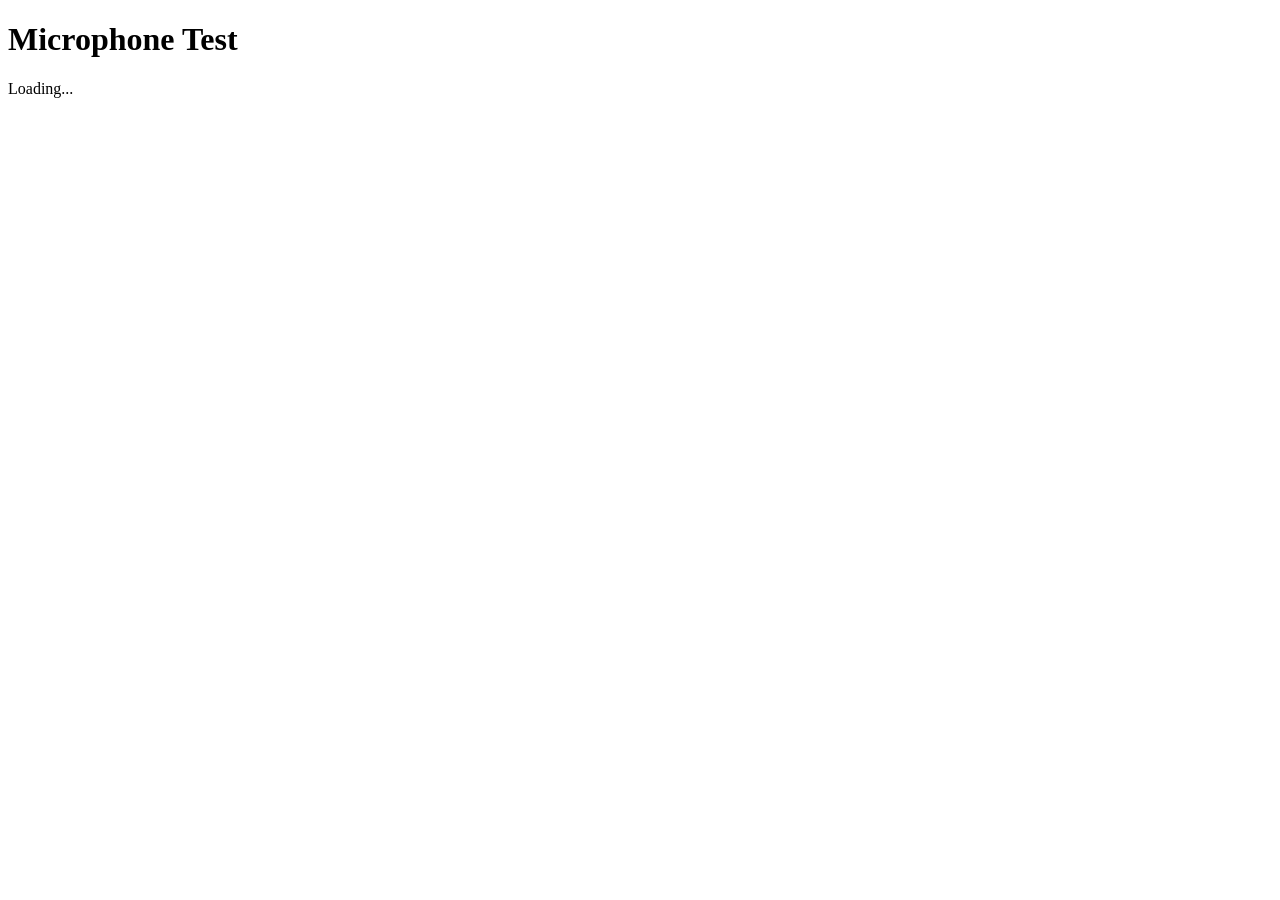
==== client/mictest/index.html @ d3f374d8 "feat: add mictest stub" ====
<!DOCTYPE html>
<html>
<head>
  <meta charset="UTF-8">
  <title>Yapper — Microphone Test</title>
  <link rel="stylesheet" href="mictest.css">
</head>
<body>
  <h1>Microphone Test</h1>
  <div id="app">Loading...</div>
  <script src="mictest.js"></script>
</body>
</html>
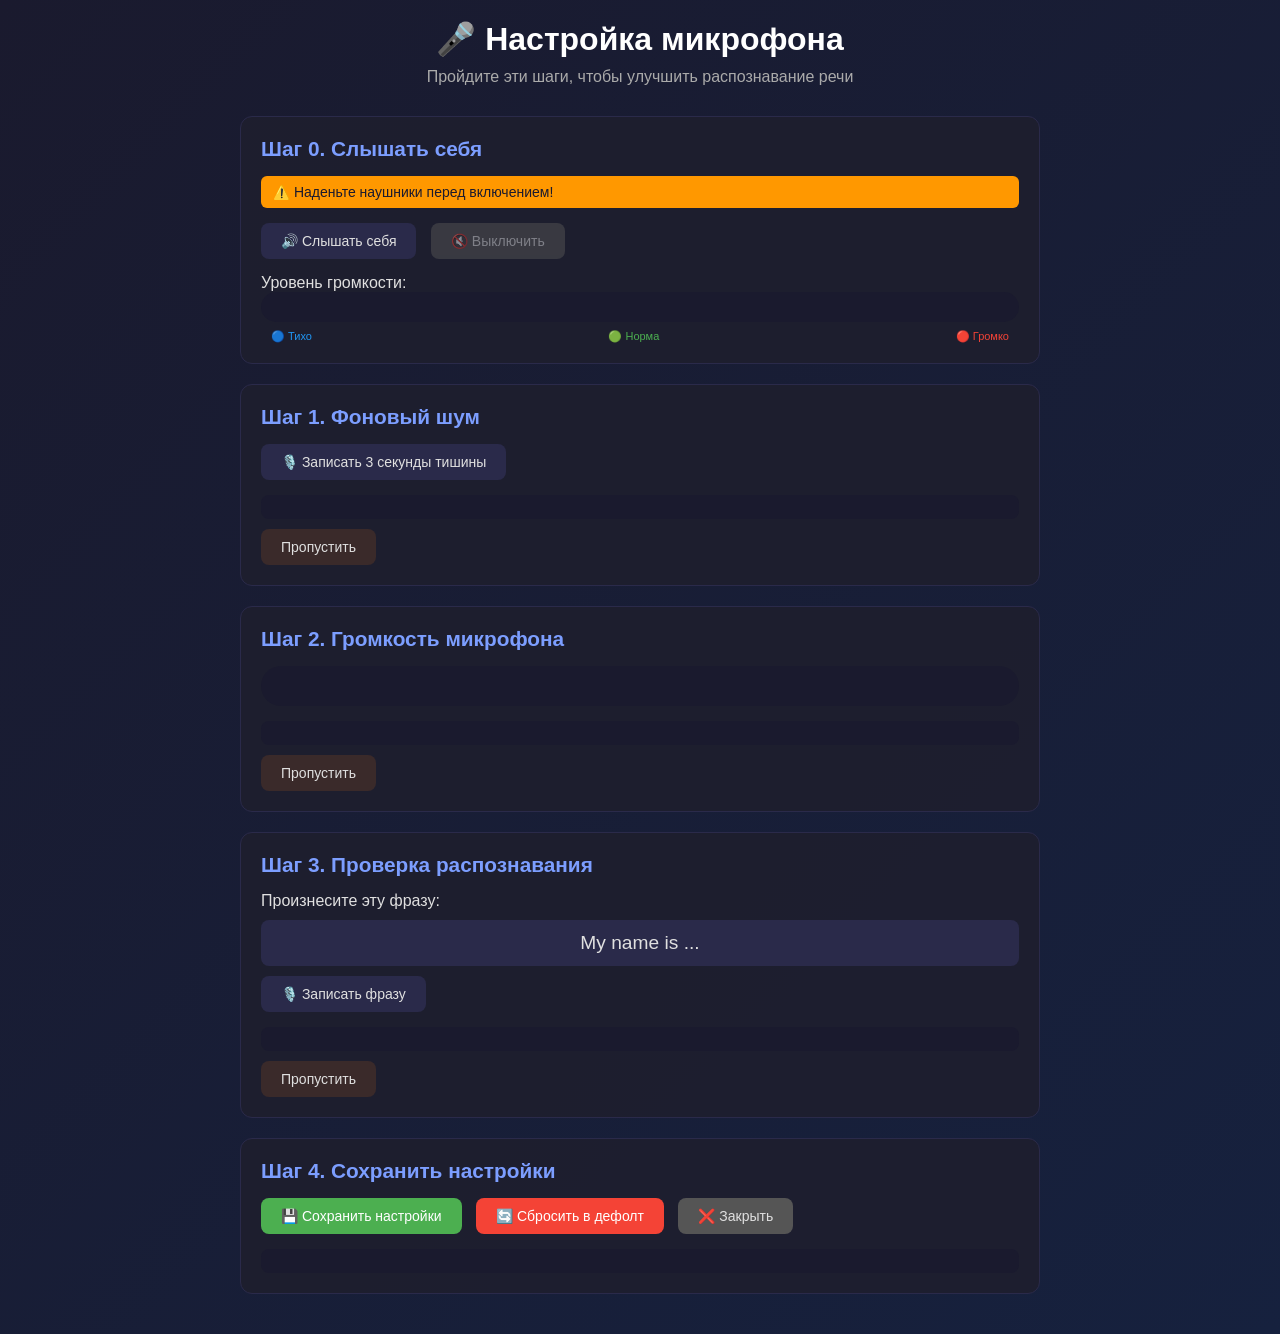
==== commit 0d843aa0: "feat: add microphone test module (mictest) - New standalone mic calibration tool accessible via /sta" ====
--- a/client/mictest/index.html
+++ b/client/mictest/index.html
@@ -1,13 +1,88 @@
 <!DOCTYPE html>
-<html>
+<html lang="en">
 <head>
-  <meta charset="UTF-8">
-  <title>Yapper — Microphone Test</title>
-  <link rel="stylesheet" href="mictest.css">
+    <meta charset="UTF-8">
+    <meta name="viewport" content="width=device-width, initial-scale=1.0">
+    <title>Yapper — Microphone Test</title>
+    <link rel="stylesheet" href="mictest.css">
 </head>
 <body>
-  <h1>Microphone Test</h1>
-  <div id="app">Loading...</div>
-  <script src="mictest.js"></script>
+    <div class="container">
+        <h1>🎤 Настройка микрофона</h1>
+        <p class="subtitle">Пройдите эти шаги, чтобы улучшить распознавание речи</p>
+
+        <!-- Шаг 0: Loopback -->
+        <div class="step-card" id="step0">
+            <h2>Шаг 0. Слышать себя</h2>
+            <p class="warning">⚠️ Наденьте наушники перед включением!</p>
+            <button id="loopbackBtn" class="btn">🔊 Слышать себя</button>
+            <button id="stopLoopbackBtn" class="btn secondary" disabled>🔇 Выключить</button>
+            <div class="indicator-container">
+                <div class="indicator-label">Уровень громкости:</div>
+                <div class="indicator-bar" id="volumeBar">
+                    <div class="indicator-fill" id="volumeFill"></div>
+                </div>
+                <div class="indicator-zones">
+                    <span class="zone-low">🔵 Тихо</span>
+                    <span class="zone-good">🟢 Норма</span>
+                    <span class="zone-high">🔴 Громко</span>
+                </div>
+            </div>
+        </div>
+
+        <!-- Шаг 1: Фоновый шум -->
+        <div class="step-card" id="step1">
+            <h2>Шаг 1. Фоновый шум</h2>
+            <button id="recordNoiseBtn" class="btn">🎙️ Записать 3 секунды тишины</button>
+            <div id="noiseResult" class="result"></div>
+            <button class="btn skip" data-step="1">Пропустить</button>
+        </div>
+
+        <!-- Шаг 2: Громкость -->
+        <div class="step-card" id="step2">
+            <h2>Шаг 2. Громкость микрофона</h2>
+            <div class="live-indicator">
+                <div class="live-bar" id="liveVolumeBar">
+                    <div class="live-fill" id="liveVolumeFill"></div>
+                </div>
+            </div>
+            <div id="volumeAdvice" class="advice"></div>
+            <div class="instructions" id="volumeInstructions" style="display:none;">
+                <h3>📖 Инструкция по настройке:</h3>
+                <ol>
+                    <li>Откройте <strong>Параметры звука</strong> Windows (правый клик на значок динамика)</li>
+                    <li>Выберите <strong>Свойства устройства</strong> для вашего микрофона</li>
+                    <li>На вкладке <strong>Уровни</strong> переместите ползунок <strong>Микрофон</strong></li>
+                    <li>Добейтесь, чтобы индикатор выше показывал 🟢 зону</li>
+                    <li>Если громкости мало — добавьте <strong>Микрофон Boost</strong> (+10 или +20 dB)</li>
+                </ol>
+                <button id="checkVolumeBtn" class="btn small">✅ Я настроил, проверить</button>
+            </div>
+            <button class="btn skip" data-step="2">Пропустить</button>
+        </div>
+
+        <!-- Шаг 3: Тестовая фраза -->
+        <div class="step-card" id="step3">
+            <h2>Шаг 3. Проверка распознавания</h2>
+            <div class="test-phrase">
+                <p>Произнесите эту фразу:</p>
+                <div class="phrase" id="testPhrase">My name is ...</div>
+            </div>
+            <button id="recordPhraseBtn" class="btn">🎙️ Записать фразу</button>
+            <div id="phraseResult" class="result"></div>
+            <button class="btn skip" data-step="3">Пропустить</button>
+        </div>
+
+        <!-- Шаг 4: Сохранение -->
+        <div class="step-card" id="step4">
+            <h2>Шаг 4. Сохранить настройки</h2>
+            <button id="saveBtn" class="btn primary">💾 Сохранить настройки</button>
+            <button id="resetBtn" class="btn danger">🔄 Сбросить в дефолт</button>
+            <button id="closeBtn" class="btn secondary">❌ Закрыть</button>
+            <div id="saveResult" class="result"></div>
+        </div>
+    </div>
+
+    <script src="mictest.js"></script>
 </body>
 </html>
--- a/client/mictest/mictest.css
+++ b/client/mictest/mictest.css
@@ -0,0 +1,145 @@
+* {
+    margin: 0;
+    padding: 0;
+    box-sizing: border-box;
+}
+body {
+    font-family: -apple-system, BlinkMacSystemFont, 'Segoe UI', Roboto, sans-serif;
+    background: linear-gradient(135deg, #1a1a2e 0%, #16213e 100%);
+    color: #e0e0e0;
+    padding: 20px;
+    min-height: 100vh;
+}
+.container {
+    max-width: 800px;
+    margin: 0 auto;
+}
+h1 {
+    text-align: center;
+    margin-bottom: 10px;
+    color: #fff;
+}
+.subtitle {
+    text-align: center;
+    margin-bottom: 30px;
+    color: #aaa;
+}
+.step-card {
+    background: rgba(30, 30, 46, 0.9);
+    border-radius: 12px;
+    padding: 20px;
+    margin-bottom: 20px;
+    border: 1px solid #2a2a4a;
+}
+.step-card h2 {
+    margin-bottom: 15px;
+    font-size: 1.3rem;
+    color: #7c9eff;
+}
+.btn {
+    background: #2a2a4a;
+    color: #e0e0e0;
+    border: none;
+    padding: 10px 20px;
+    border-radius: 8px;
+    cursor: pointer;
+    font-size: 14px;
+    margin-right: 10px;
+    transition: all 0.2s;
+}
+.btn:hover {
+    background: #3a3a6a;
+    transform: translateY(-1px);
+}
+.btn.primary {
+    background: #4caf50;
+    color: white;
+}
+.btn.danger {
+    background: #f44336;
+    color: white;
+}
+.btn.secondary {
+    background: #555;
+}
+.btn.small {
+    padding: 5px 12px;
+    font-size: 12px;
+}
+.btn.skip {
+    background: #3a2a2a;
+    margin-top: 10px;
+}
+.btn:disabled {
+    opacity: 0.5;
+    cursor: not-allowed;
+}
+.warning {
+    background: #ff9800;
+    color: #1a1a2e;
+    padding: 8px 12px;
+    border-radius: 6px;
+    margin-bottom: 15px;
+    font-size: 14px;
+}
+.indicator-container {
+    margin-top: 15px;
+}
+.indicator-bar {
+    background: #1a1a2e;
+    height: 30px;
+    border-radius: 15px;
+    overflow: hidden;
+    margin-bottom: 8px;
+}
+.indicator-fill {
+    height: 100%;
+    width: 0%;
+    transition: width 0.05s linear;
+    background: linear-gradient(90deg, #2196f3, #4caf50, #f44336);
+}
+.indicator-zones {
+    display: flex;
+    justify-content: space-between;
+    font-size: 11px;
+    padding: 0 10px;
+}
+.zone-low { color: #2196f3; }
+.zone-good { color: #4caf50; }
+.zone-high { color: #f44336; }
+.live-indicator {
+    margin: 15px 0;
+}
+.live-bar {
+    background: #1a1a2e;
+    height: 40px;
+    border-radius: 20px;
+    overflow: hidden;
+}
+.live-fill {
+    height: 100%;
+    width: 0%;
+    transition: width 0.05s linear;
+    background: linear-gradient(90deg, #2196f3, #4caf50, #f44336);
+}
+.instructions {
+    background: #1a1a2e;
+    padding: 15px;
+    border-radius: 8px;
+    margin: 15px 0;
+}
+.result, .advice {
+    margin-top: 15px;
+    padding: 12px;
+    border-radius: 8px;
+    background: #1a1a2e;
+    font-size: 14px;
+}
+.phrase {
+    background: #2a2a4a;
+    padding: 12px;
+    border-radius: 8px;
+    font-size: 1.2rem;
+    text-align: center;
+    margin: 10px 0;
+}
